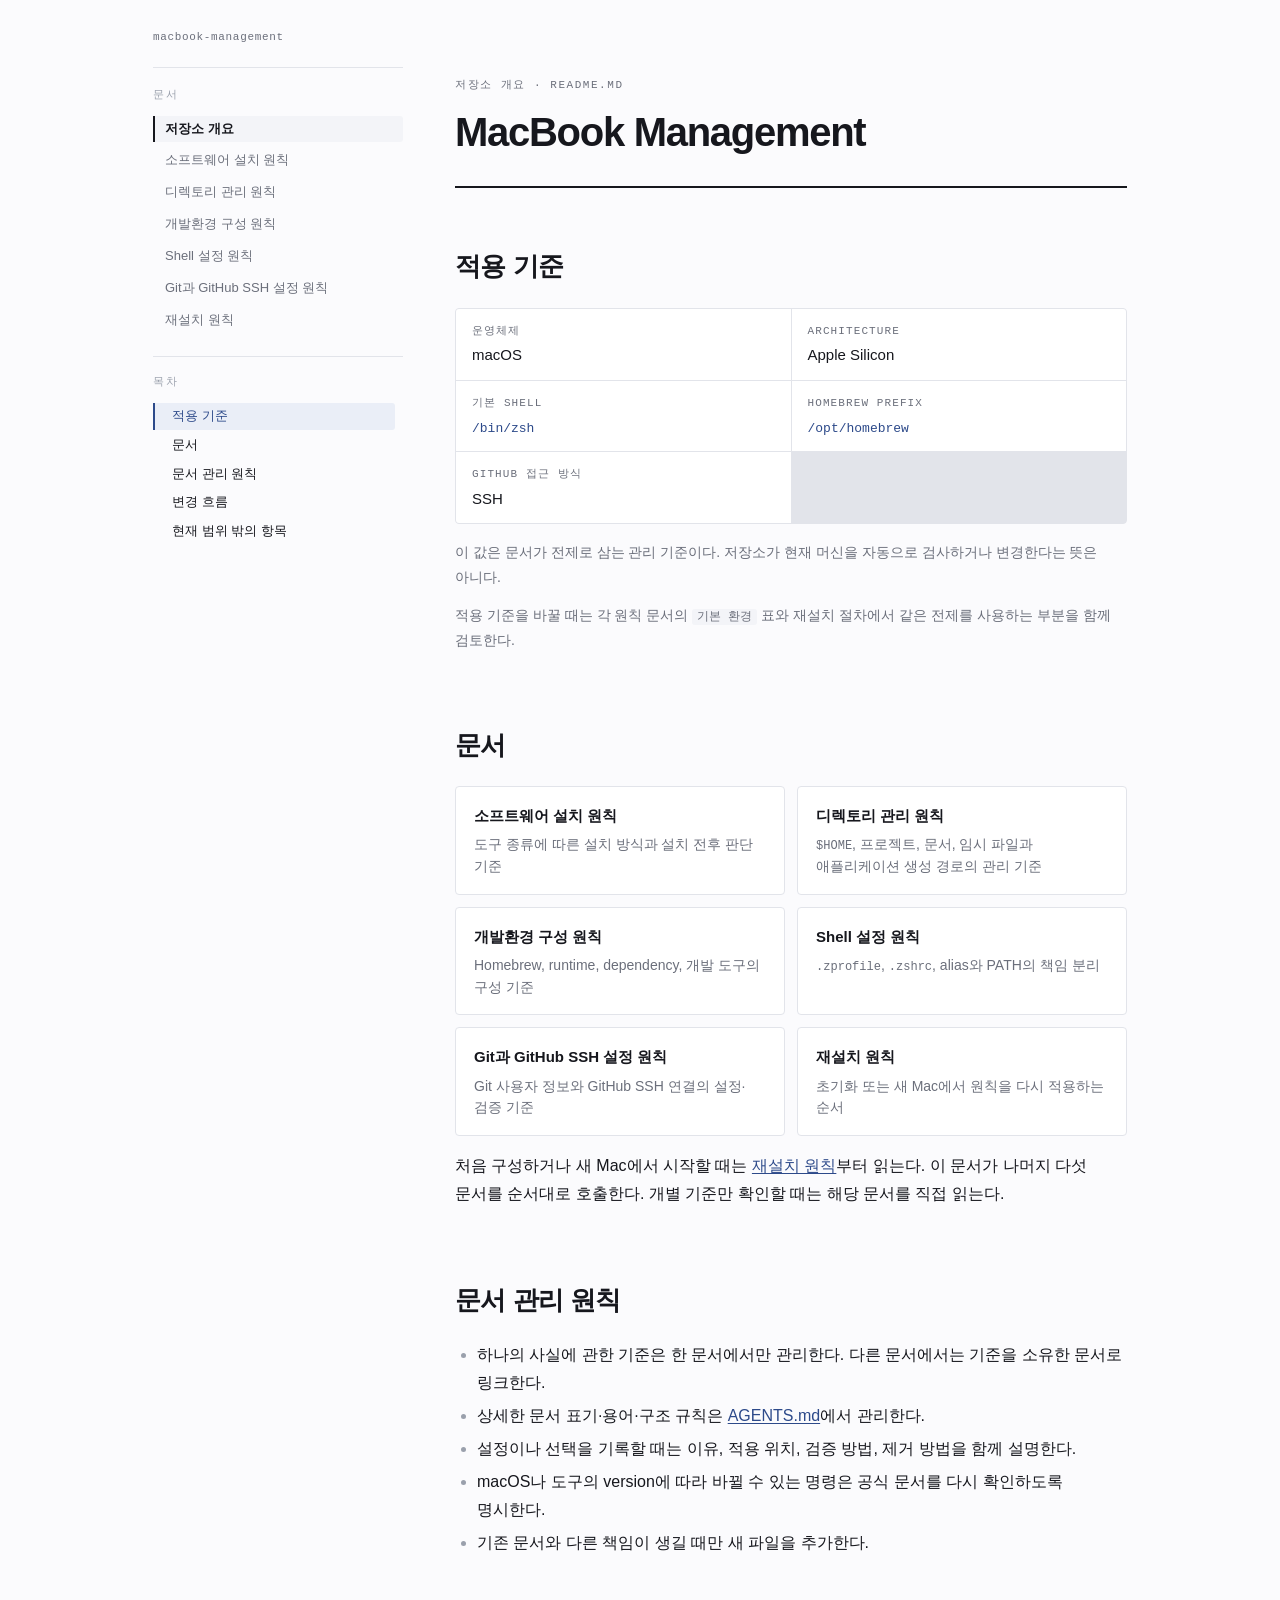
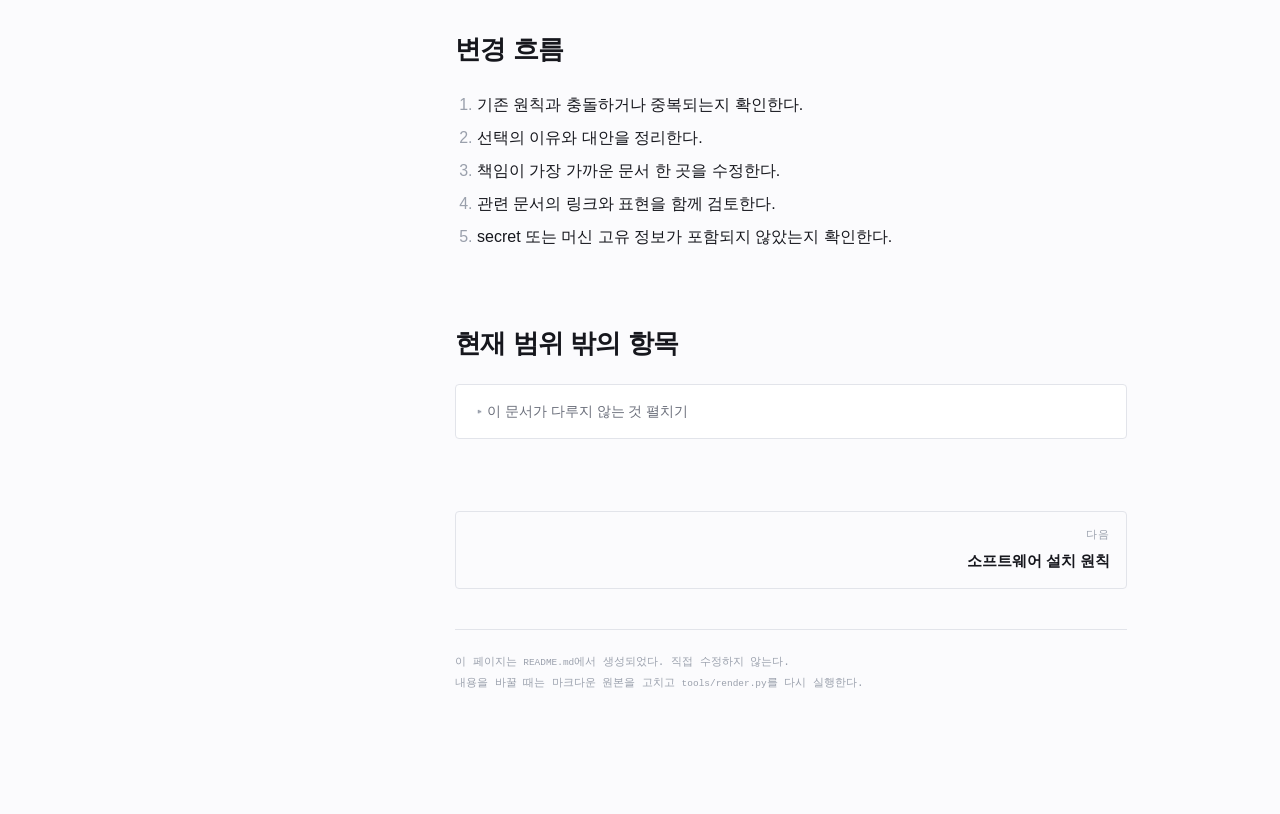
==== docs/index.html @ 708fa5e2 "feat: render principle documents as a static HTML site 마크다운 정본에서 HTML을 생성하는 script와 생성물을 추가한다. 표준 라이" ====
<!doctype html>
<html lang="ko"><head>
<meta charset="utf-8">
<meta name="viewport" content="width=device-width, initial-scale=1">
<title>MacBook Management · macbook-management</title>
<link rel="stylesheet" href="assets/style.css">
</head><body>
<a class="skip" href="#main">본문으로</a>
<div class="shell">
<aside class="side">
  <a class="home" href="index.html">macbook-management</a>
  <nav class="docnav"><div class="toc-h">문서</div><ul><li><a href="index.html" class="cur" aria-current="page">저장소 개요</a></li><li><a href="software-installation.html">소프트웨어 설치 원칙</a></li><li><a href="directory-management.html">디렉토리 관리 원칙</a></li><li><a href="development-environment.html">개발환경 구성 원칙</a></li><li><a href="shell-configuration.html">Shell 설정 원칙</a></li><li><a href="git-and-ssh.html">Git과 GitHub SSH 설정 원칙</a></li><li><a href="reinstallation.html">재설치 원칙</a></li></ul></nav>
  <nav class="toc"><div class="toc-h">목차</div><ul><li><a class="l2" href="#적용-기준"><span class="n"></span>적용 기준</a></li><li><a class="l2" href="#문서"><span class="n"></span>문서</a></li><li><a class="l2" href="#문서-관리-원칙"><span class="n"></span>문서 관리 원칙</a></li><li><a class="l2" href="#변경-흐름"><span class="n"></span>변경 흐름</a></li><li><a class="l2" href="#현재-범위-밖의-항목"><span class="n"></span>현재 범위 밖의 항목</a></li></ul></nav>
</aside>
<main id="main">
<header>
  <div class="eyebrow">저장소 개요 · README.md</div>
  <h1>MacBook Management</h1>
  
</header>

<section class="s-env" id="적용-기준"><h2>적용 기준</h2><dl class="specs"><div class="spec"><dt>운영체제</dt><dd>macOS</dd></div><div class="spec"><dt>architecture</dt><dd>Apple Silicon</dd></div><div class="spec"><dt>기본 shell</dt><dd><code>/bin/zsh</code></dd></div><div class="spec"><dt>Homebrew prefix</dt><dd><code>/opt/homebrew</code></dd></div><div class="spec"><dt>GitHub 접근 방식</dt><dd>SSH</dd></div></dl>
<p class="note">이 값은 문서가 전제로 삼는 관리 기준이다. 저장소가 현재 머신을 자동으로 검사하거나 변경한다는 뜻은 아니다.</p>
<p class="note">적용 기준을 바꿀 때는 각 원칙 문서의 <code>기본 환경</code> 표와 재설치 절차에서 같은 전제를 사용하는 부분을 함께 검토한다.</p></section>
<section class="s-doclist" id="문서"><h2>문서</h2><div class="doc-cards"><a class="doc-card" href="software-installation.html"><b>소프트웨어 설치 원칙</b><span>도구 종류에 따른 설치 방식과 설치 전후 판단 기준</span></a><a class="doc-card" href="directory-management.html"><b>디렉토리 관리 원칙</b><span><code>$HOME</code>, 프로젝트, 문서, 임시 파일과 애플리케이션 생성 경로의 관리 기준</span></a><a class="doc-card" href="development-environment.html"><b>개발환경 구성 원칙</b><span>Homebrew, runtime, dependency, 개발 도구의 구성 기준</span></a><a class="doc-card" href="shell-configuration.html"><b>Shell 설정 원칙</b><span><code>.zprofile</code>, <code>.zshrc</code>, alias와 PATH의 책임 분리</span></a><a class="doc-card" href="git-and-ssh.html"><b>Git과 GitHub SSH 설정 원칙</b><span>Git 사용자 정보와 GitHub SSH 연결의 설정·검증 기준</span></a><a class="doc-card" href="reinstallation.html"><b>재설치 원칙</b><span>초기화 또는 새 Mac에서 원칙을 다시 적용하는 순서</span></a></div>
<p>처음 구성하거나 새 Mac에서 시작할 때는 <a href="reinstallation.html">재설치 원칙</a>부터 읽는다. 이 문서가 나머지 다섯 문서를 순서대로 호출한다. 개별 기준만 확인할 때는 해당 문서를 직접 읽는다.</p></section>
<section class="s-other" id="문서-관리-원칙"><h2>문서 관리 원칙</h2><ul><li>하나의 사실에 관한 기준은 한 문서에서만 관리한다. 다른 문서에서는 기준을 소유한 문서로 링크한다.</li><li>상세한 문서 표기·용어·구조 규칙은 <a href="AGENTS.html">AGENTS.md</a>에서 관리한다.</li><li>설정이나 선택을 기록할 때는 이유, 적용 위치, 검증 방법, 제거 방법을 함께 설명한다.</li><li>macOS나 도구의 version에 따라 바뀔 수 있는 명령은 공식 문서를 다시 확인하도록 명시한다.</li><li>기존 문서와 다른 책임이 생길 때만 새 파일을 추가한다.</li></ul></section>
<section class="s-other" id="변경-흐름"><h2>변경 흐름</h2><ol><li>기존 원칙과 충돌하거나 중복되는지 확인한다.</li><li>선택의 이유와 대안을 정리한다.</li><li>책임이 가장 가까운 문서 한 곳을 수정한다.</li><li>관련 문서의 링크와 표현을 함께 검토한다.</li><li>secret 또는 머신 고유 정보가 포함되지 않았는지 확인한다.</li></ol></section>
<section class="s-scope" id="현재-범위-밖의-항목"><h2>현재 범위 밖의 항목</h2><details><summary>이 문서가 다루지 않는 것 펼치기</summary><ul class="scope"><li><b>현재 머신의 설치 애플리케이션 및 CLI 목록</b><span>이 저장소는 원칙만 관리하고 머신의 현재 상태는 관리하지 않는다.</span></li><li><b>실제 dotfiles 원본과 머신별 override</b><span>문서는 배치와 책임만 설명하고 실제 설정 파일은 관리하지 않는다.</span></li><li><b>password, token, SSH key, 인증서 private key</b><span>개인 계정 정보와 secret은 관리 대상이 아니다.</span></li><li><b>package 설치·삭제 또는 시스템 설정을 실행하는 자동화</b><span>저장소가 현재 머신을 자동으로 변경하지 않는다.</span></li><li><b>자동으로 <code>$HOME</code>에 설정 파일을 배포하는 bootstrap 기능</b><span>먼저 수동 절차와 안전 조건을 문서화하고 반복 필요가 확인될 때 별도 책임으로 검토한다.</span></li></ul>
<p>설정 예시나 script를 반복해서 사용할 필요가 생길 때만 별도 디렉토리를 추가한다. 먼저 수동 절차와 안전 조건을 문서화한다.</p></details></section>
<nav class="pager"><a class="pg next" href="software-installation.html"><span>다음</span>소프트웨어 설치 원칙</a></nav>
<footer>
  이 페이지는 <code>README.md</code>에서 생성되었다. 직접 수정하지 않는다.<br>
  내용을 바꿀 때는 마크다운 원본을 고치고 <code>tools/render.py</code>를 다시 실행한다.
</footer>
</main>
</div>
<script src="assets/page.js"></script>
</body></html>
---- docs/assets/style.css ----
:root {
  --bg: #FBFBFD; --surface: #FFFFFF; --sunk: #F3F4F8;
  --ink: #16171D; --muted: #6B6F7B; --faint: #9AA0AC;
  --rule: #E2E4EA; --rule-soft: #EDEFF3;
  --accent: #2D4A8A; --accent-soft: #EAEEF7;
  --signal: #B4531A; --signal-soft: #FBF0E7;
  --ok: #2F6B4F; --ok-soft: #E8F2EC;
  --mono: ui-monospace, SFMono-Regular, "SF Mono", Menlo, Consolas, monospace;
  --sans: -apple-system, BlinkMacSystemFont, "Apple SD Gothic Neo", "Segoe UI", sans-serif;
}
@media (prefers-color-scheme: dark) {
  :root:not([data-theme="light"]) {
    --bg: #101116; --surface: #16181F; --sunk: #1B1D25;
    --ink: #E8E9ED; --muted: #8B8F9C; --faint: #666B77;
    --rule: #26282F; --rule-soft: #1D1F26;
    --accent: #7A9BE0; --accent-soft: #1A2233;
    --signal: #E08A4A; --signal-soft: #2A1F16;
    --ok: #6FBF95; --ok-soft: #142218;
  }
}
* { box-sizing: border-box; }
body {
  background: var(--bg); color: var(--ink); font-family: var(--sans);
  font-size: 16px; line-height: 1.75; margin: 0;
  -webkit-font-smoothing: antialiased;
  /* 한글은 어절 단위로 끊는다. 넘치는 영문·경로만 예외로 쪼갠다. */
  word-break: keep-all; overflow-wrap: break-word;
}
pre { word-break: normal; overflow-wrap: normal; }
p code, li code, td code, dd code, h3 code, h4 code { overflow-wrap: anywhere; }
a { color: var(--accent); text-decoration-thickness: 1px; text-underline-offset: 2px; }
code { font-family: var(--mono); font-size: 0.86em; }
p code, li code, td code, dd code {
  background: var(--sunk); padding: 1px 5px; border-radius: 3px;
}
.skip { position: absolute; left: -9999px; }
.skip:focus { left: 12px; top: 12px; background: var(--surface); padding: 8px 12px; z-index: 10; }

/* ---------------------------------------------------------------- 레이아웃 */
.shell { display: grid; grid-template-columns: 250px minmax(0, 1fr); gap: 52px;
         max-width: 1030px; margin: 0 auto; padding: 0 28px; }
main { min-width: 0; max-width: 700px; padding-bottom: 120px; }

/* -------------------------------------------------------------------- 목차 */
.side { position: sticky; top: 0; align-self: start; height: 100vh;
        display: flex; flex-direction: column; padding: 28px 0 24px; }
.home { font-family: var(--mono); font-size: 11px; letter-spacing: 0.06em;
        color: var(--muted); text-decoration: none; padding-bottom: 20px;
        border-bottom: 1px solid var(--rule); margin-bottom: 18px; }
.home:hover { color: var(--accent); }
.docnav { flex: none; padding-bottom: 18px; margin-bottom: 16px;
          border-bottom: 1px solid var(--rule); }
.docnav ul { list-style: none; margin: 0; padding: 0; }
.docnav a { display: block; text-decoration: none; color: var(--muted);
            font-size: 13px; line-height: 1.45; padding: 4px 10px;
            border-left: 2px solid transparent; border-radius: 0 3px 3px 0; }
.docnav a:hover { color: var(--ink); background: var(--sunk); }
.docnav a.cur { color: var(--ink); font-weight: 620;
                border-left-color: var(--ink); background: var(--sunk); }
.toc { overflow-y: auto; padding-right: 8px; }
.toc-h { font-family: var(--mono); font-size: 11px; letter-spacing: 0.14em;
         text-transform: uppercase; color: var(--faint); margin-bottom: 10px; }
.toc ul { list-style: none; margin: 0; padding: 0; }
.toc > ul > li { margin-bottom: 2px; }
.toc a { display: block; text-decoration: none; color: var(--muted);
         font-size: 13px; line-height: 1.45; padding: 4px 10px;
         border-left: 2px solid transparent; border-radius: 0 3px 3px 0; }
.toc a:hover { color: var(--ink); background: var(--sunk); }
.toc a.l2 { color: var(--ink); font-weight: 560; }
.toc a .n { font-family: var(--mono); font-size: 11px; color: var(--faint);
            margin-right: 7px; font-variant-numeric: tabular-nums; }
.toc ul ul { margin: 1px 0 6px; }
.toc > ul > li > ul { display: none; }
.toc > ul > li.open > ul { display: block; }
.toc ul ul a { padding-left: 26px; color: var(--faint); }
.toc ul ul ul a { padding-left: 38px; }
.toc ul ul ul { margin: 0 0 4px; }
.toc a.here { color: var(--accent); border-left-color: var(--accent);
              background: var(--accent-soft); }
.toc a.here .n { color: var(--accent); }

/* ------------------------------------------------------------------ 머리말 */
header { padding: 76px 0 30px; border-bottom: 2px solid var(--ink);
         display: flex; flex-direction: column; gap: 13px; }
.eyebrow { font-family: var(--mono); font-size: 11px; letter-spacing: 0.14em;
           text-transform: uppercase; color: var(--muted); }
h1 { font-size: clamp(28px, 5vw, 40px); font-weight: 700;
     letter-spacing: -0.032em; line-height: 1.2; margin: 0; text-wrap: balance; }
.standfirst { font-size: 17px; color: var(--muted); max-width: 60ch; margin: 0; }

/* -------------------------------------------------------------------- 본문 */
section { padding-top: 56px; scroll-margin-top: 20px; }
section > .eyebrow { color: var(--faint); margin-bottom: 4px; }
h2 { font-size: 26px; font-weight: 660; letter-spacing: -0.022em;
     margin: 0 0 18px; text-wrap: balance; }
h2 .n, h3 .n { font-family: var(--mono); color: var(--faint);
               font-variant-numeric: tabular-nums; font-weight: 500; }
h2 .n { font-size: 15px; margin-right: 11px; }
h3 { font-size: 17px; font-weight: 640; margin: 0 0 8px; letter-spacing: -0.012em; }
h3 .n { font-size: 13px; margin-right: 9px; color: var(--accent); }
.sub { padding-top: 26px; }
.sub h3 { scroll-margin-top: 20px; }
p { margin: 0 0 14px; }
ul, ol { margin: 0 0 14px; padding-left: 22px; }
li { margin-bottom: 5px; }
li::marker { color: var(--faint); }

/* --------------------------------------------------------- 기본 환경: 카드 */
.specs { display: grid; grid-template-columns: repeat(auto-fill, minmax(230px, 1fr));
         gap: 1px; background: var(--rule); border: 1px solid var(--rule);
         border-radius: 4px; overflow: hidden; margin: 0 0 16px; }
.spec { background: var(--surface); padding: 13px 16px; }
.spec dt { font-family: var(--mono); font-size: 11px; letter-spacing: 0.1em;
           text-transform: uppercase; color: var(--muted); margin-bottom: 3px; }
.spec dd { margin: 0; font-size: 15px; line-height: 1.5; }
.spec dd code { background: none; padding: 0; color: var(--accent); font-size: 13px; }

/* ------------------------------------------------------------------ 코드블록 */
.map { background: var(--surface); border: 1px solid var(--rule);
       border-radius: 4px; overflow-x: auto; margin: 0 0 16px; }
.map pre { font-family: var(--mono); font-size: 13px; line-height: 1.9;
           margin: 0; padding: 18px; white-space: pre; }
.cmd, .snip { position: relative; background: var(--sunk);
       border: 1px solid var(--rule); border-radius: 4px; margin: 0 0 16px; }
.snip { background: var(--surface); border-left: 3px solid var(--accent); }
.lang { position: absolute; left: 14px; top: 9px;
        font-family: var(--mono); font-size: 11px; letter-spacing: 0.1em;
        color: var(--faint); text-transform: uppercase; }
.snip .lang { left: 15px; color: var(--accent); }
.cmd pre, .snip pre { font-family: var(--mono); font-size: 13px; line-height: 1.75;
           margin: 0; padding: 30px 16px 16px; overflow-x: auto; }
/* 한 줄짜리 출력·패턴은 박스 대신 축약 표기 */
p.oneline { margin: -2px 0 16px; }
p.oneline code { font-size: 13px; background: var(--sunk); color: var(--ink);
                 border: 1px solid var(--rule-soft); border-radius: 3px;
                 padding: 4px 10px; display: inline-block; }
.copy { position: absolute; right: 8px; top: 6px; font-family: var(--mono);
        font-size: 11px; color: var(--muted); background: var(--surface);
        border: 1px solid var(--rule); border-radius: 3px; padding: 3px 9px;
        cursor: pointer; opacity: 0; transition: opacity .12s; }
.cmd:hover .copy, .snip:hover .copy, .copy:focus { opacity: 1; }
.copy.done { color: var(--ok); border-color: var(--ok); }
@media (hover: none) { .copy { opacity: 1; } }

/* ---------------------------------------------------------------------- 표 */
.table-scroll { overflow-x: auto; border: 1px solid var(--rule);
                border-radius: 4px; margin: 0 0 16px; }
table { border-collapse: collapse; width: 100%; font-size: 15px; min-width: 460px; }
thead th { text-align: left; font-family: var(--mono); font-size: 11px;
           letter-spacing: 0.1em; text-transform: uppercase; color: var(--muted);
           font-weight: 600; padding: 11px 15px; background: var(--rule-soft);
           border-bottom: 1px solid var(--rule); white-space: nowrap; }
tbody td { padding: 10px 15px; border-bottom: 1px solid var(--rule-soft);
           vertical-align: baseline; }
tbody tr:last-child td { border-bottom: none; }
tbody td:first-child code { color: var(--accent); }

/* ------------------------------------------------------------- 구성 원칙 */
.s-principles .rule { display: grid; grid-template-columns: 52px minmax(0, 1fr);
  gap: 16px; padding: 22px 0; border-bottom: 1px solid var(--rule-soft);
  scroll-margin-top: 20px; }
.s-principles .rule:last-child { border-bottom: none; }
.rule-n { font-family: var(--mono); font-size: 13px; color: var(--accent);
          font-variant-numeric: tabular-nums; font-weight: 600; padding-top: 3px; }
.rule-b > :last-child { margin-bottom: 0; }
.rule-b p, .rule-b ul, .rule-b ol { color: var(--muted); }

/* ---------------------------------------------------------------- 검증 */
ul.check { list-style: none; padding-left: 0; }
ul.check li { position: relative; padding-left: 26px; }
ul.check li::before { content: ""; position: absolute; left: 3px; top: 9px;
                      width: 11px; height: 11px; border: 1.5px solid var(--faint);
                      border-radius: 2px; }

/* ----------------------------------------------------------- 범위 밖 항목 */
.s-scope details { background: var(--surface); border: 1px solid var(--rule);
                   border-radius: 4px; padding: 0 20px; }
details > summary { cursor: pointer; padding: 14px 0; list-style: none;
                    font-size: 14px; color: var(--muted); }
details > summary::-webkit-details-marker { display: none; }
details > summary::before { content: "▸ "; color: var(--faint); }
details[open] > summary::before { content: "▾ "; }
details[open] > summary { border-bottom: 1px solid var(--rule-soft); margin-bottom: 14px; }
ul.scope { list-style: none; padding: 0 0 16px; max-width: none; }
ul.scope li { display: grid; grid-template-columns: minmax(0, 1fr) minmax(0, 1.4fr);
              gap: 18px; padding: 9px 0; border-bottom: 1px solid var(--rule-soft); }
ul.scope li:last-child { border-bottom: none; }
ul.scope b { font-weight: 600; font-size: 15px; }
ul.scope span { color: var(--muted); font-size: 14px; }

/* ------------------------------------------------------- 끌어올린 핵심 요약 */
.lifted { padding-top: 40px; }
.lifted section { padding-top: 0; background: var(--surface);
                  border: 1px solid var(--rule); border-left: 3px solid var(--accent);
                  border-radius: 4px; padding: 22px 24px 8px; }
.lifted h2 { margin-bottom: 14px; }
.lifted h2 .n { display: none; }
.lifted .map { background: var(--sunk); border-color: var(--rule-soft); }
.lifted .rules-fold { margin-top: 4px; }
.lifted ul { columns: 2; column-gap: 32px;
             list-style: none; padding: 0; font-size: 14px; }
.lifted ul li { break-inside: avoid; margin-bottom: 6px; }
.lifted ul li a { text-decoration: none; }
.lifted ul li a:hover { text-decoration: underline; }

.pager { display: grid; grid-template-columns: repeat(auto-fit, minmax(200px, 1fr));
         gap: 12px; margin-top: 72px; }
.pg { display: flex; flex-direction: column; gap: 3px; text-decoration: none;
      border: 1px solid var(--rule); border-radius: 4px; padding: 14px 16px;
      color: var(--ink); font-size: 15px; font-weight: 620;
      transition: border-color .12s; }
.pg:hover { border-color: var(--accent); }
.pg span { font-family: var(--mono); font-size: 11px; letter-spacing: 0.1em;
           text-transform: uppercase; color: var(--faint); font-weight: 400; }
.pg.next { text-align: right; }

footer { margin-top: 40px; padding-top: 22px; border-top: 1px solid var(--rule);
         color: var(--faint); font-size: 11px; font-family: var(--mono);
         line-height: 1.9; }

/* ------------------------------------------------------------------ 반응형 */
/* 18: 좁은 화면에서 표는 가로 스크롤 대신 행 단위 카드로 접는다 */
@media (max-width: 640px) {
  .table-scroll { border: none; border-radius: 0; overflow-x: visible; }
  table { min-width: 0; }
  thead { position: absolute; width: 1px; height: 1px; overflow: hidden; clip: rect(0 0 0 0); }
  tbody tr { display: block; border: 1px solid var(--rule); border-radius: 4px;
             padding: 12px 15px; margin-bottom: 10px; background: var(--surface); }
  tbody tr:last-child { margin-bottom: 0; }
  tbody td { display: grid; grid-template-columns: 84px minmax(0, 1fr); gap: 12px;
             border: none; padding: 4px 0; }
  tbody td::before { content: attr(data-label); font-family: var(--mono); font-size: 11px;
                     letter-spacing: 0.08em; text-transform: uppercase; color: var(--muted);
                     padding-top: 4px; }
  tbody td:empty { display: none; }
}

@media (max-width: 900px) {
  .shell { grid-template-columns: minmax(0, 1fr); gap: 0; padding: 0 20px; }
  .side { position: static; height: auto; border-bottom: 1px solid var(--rule);
          padding-bottom: 16px; }
  .toc { max-height: 240px; }
  .home { padding-bottom: 14px; margin-bottom: 12px; }
  header { padding-top: 40px; }
  ul.scope li { grid-template-columns: minmax(0, 1fr); gap: 2px; }
  .lifted ul { columns: 1; }
}
@media print {
  .side, .copy { display: none; }
  .shell { display: block; max-width: none; }
  .s-scope details { border: none; }
}

/* ------------------------------------------------------------ H4 소제목 */
h4 { font-size: 15px; font-weight: 640; margin: 24px 0 7px;
     scroll-margin-top: 20px; color: var(--ink); }
h4 .n { font-family: var(--mono); font-size: 13px; color: var(--accent);
        margin-right: 8px; font-variant-numeric: tabular-nums; }
.rule-b h4 { margin-top: 16px; }

/* -------------------------------------------------------- README 허브 카드 */
.doc-cards { display: grid; grid-template-columns: repeat(auto-fill, minmax(268px, 1fr));
             gap: 12px; margin: 0 0 16px; }
.doc-card { display: flex; flex-direction: column; gap: 5px; text-decoration: none;
            background: var(--surface); border: 1px solid var(--rule);
            border-radius: 4px; padding: 16px 18px; transition: border-color .12s; }
.doc-card:hover { border-color: var(--accent); }
.doc-card b { font-size: 15px; font-weight: 640; color: var(--ink); }
.doc-card span { font-size: 14px; color: var(--muted); line-height: 1.55; }

/* 환경 전제 카드 뒤에 붙는 보조 설명 */
p.note { color: var(--muted); font-size: 14px; }

/* 목차 안의 code는 배경 없이 서체만 구분한다 */
.toc code, .docnav code { background: none; padding: 0; font-size: 0.95em; }
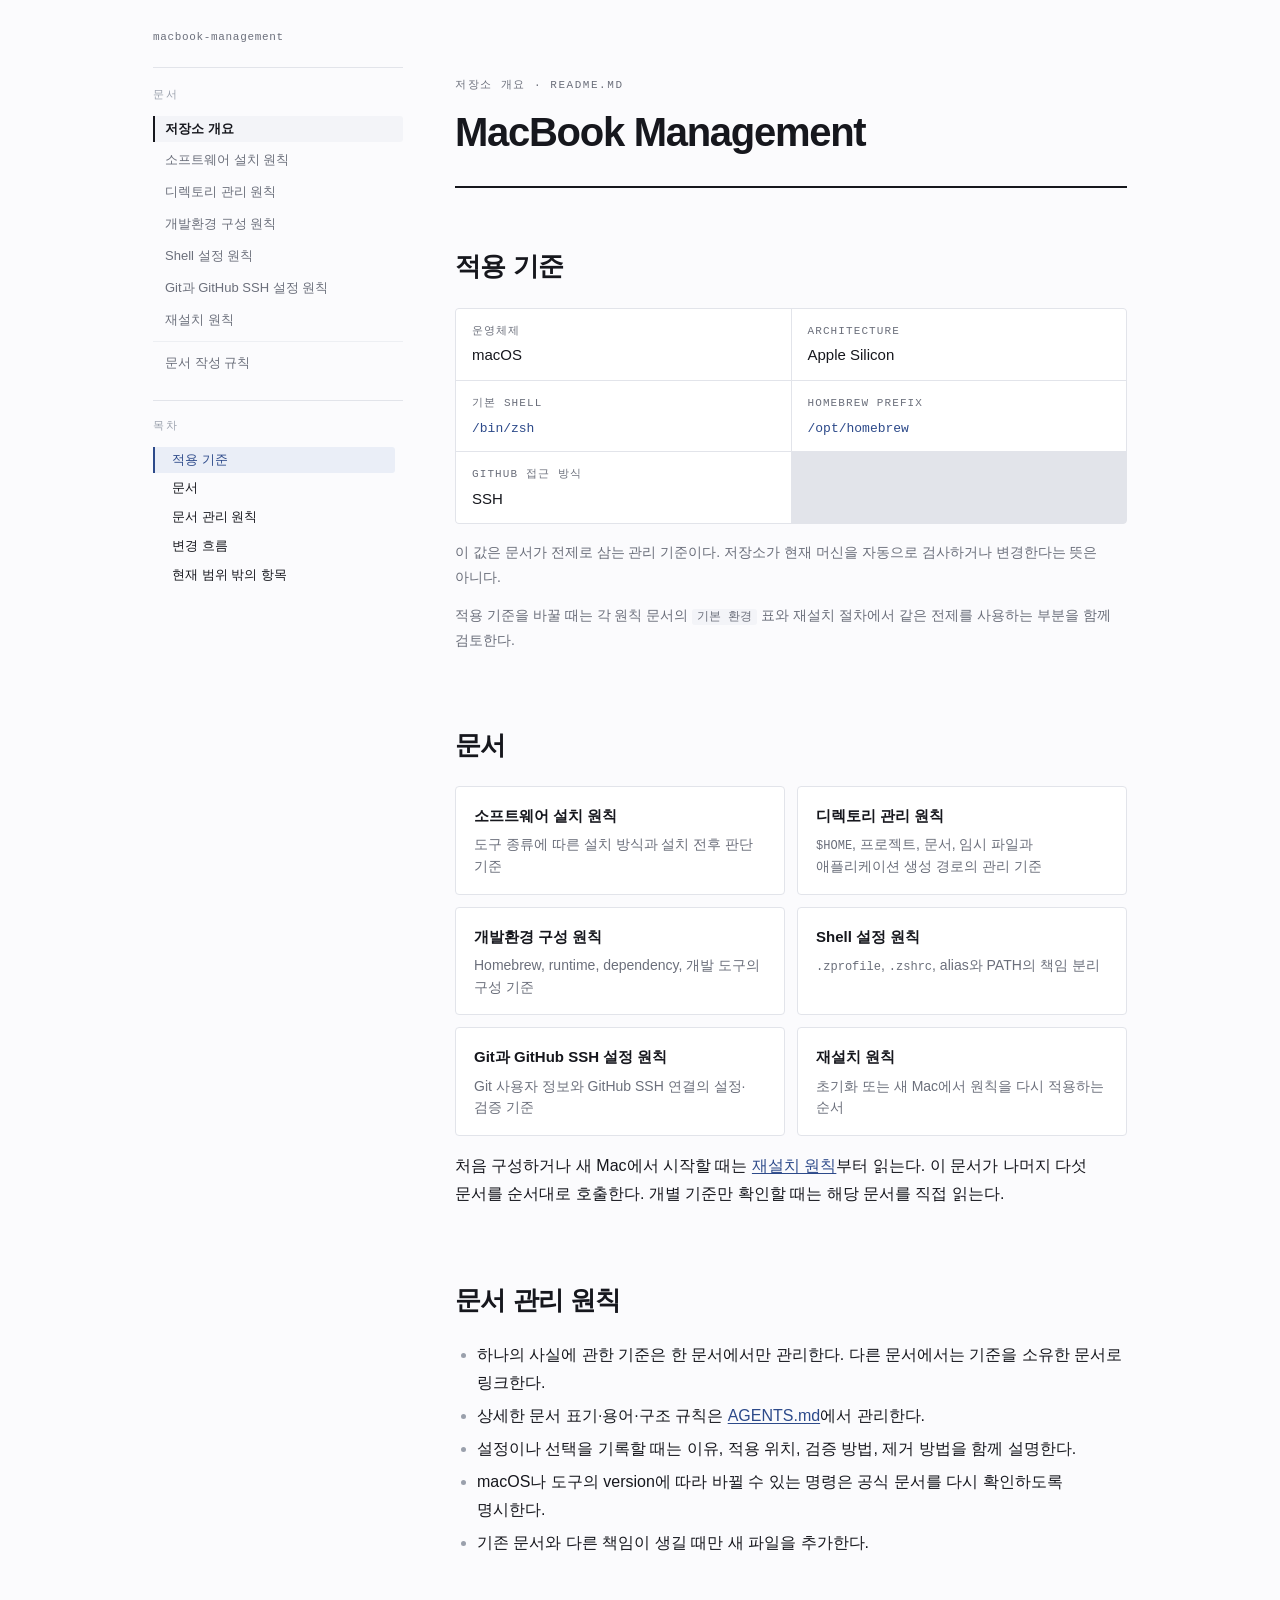
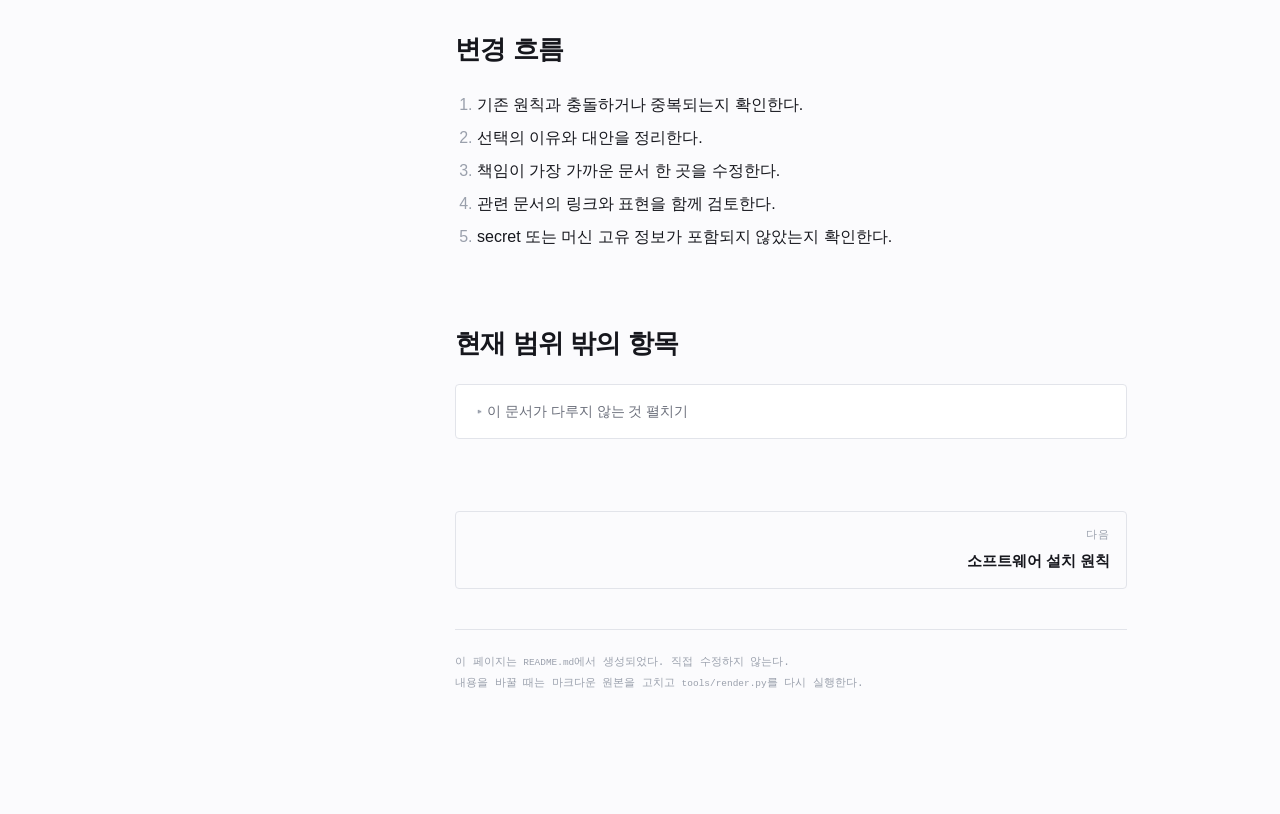
==== commit 48640048: "fix: render AGENTS.md so the README link resolves on the site README가 AGENTS.md를 링크하는데 렌더링 대상이 아니어서 " ====
--- a/docs/index.html
+++ b/docs/index.html
@@ -9,7 +9,7 @@
 <div class="shell">
 <aside class="side">
   <a class="home" href="index.html">macbook-management</a>
-  <nav class="docnav"><div class="toc-h">문서</div><ul><li><a href="index.html" class="cur" aria-current="page">저장소 개요</a></li><li><a href="software-installation.html">소프트웨어 설치 원칙</a></li><li><a href="directory-management.html">디렉토리 관리 원칙</a></li><li><a href="development-environment.html">개발환경 구성 원칙</a></li><li><a href="shell-configuration.html">Shell 설정 원칙</a></li><li><a href="git-and-ssh.html">Git과 GitHub SSH 설정 원칙</a></li><li><a href="reinstallation.html">재설치 원칙</a></li></ul></nav>
+  <nav class="docnav"><div class="toc-h">문서</div><ul><li><a href="index.html" class="cur" aria-current="page">저장소 개요</a></li><li><a href="software-installation.html">소프트웨어 설치 원칙</a></li><li><a href="directory-management.html">디렉토리 관리 원칙</a></li><li><a href="development-environment.html">개발환경 구성 원칙</a></li><li><a href="shell-configuration.html">Shell 설정 원칙</a></li><li><a href="git-and-ssh.html">Git과 GitHub SSH 설정 원칙</a></li><li><a href="reinstallation.html">재설치 원칙</a></li><li class="meta"><a href="AGENTS.html">문서 작성 규칙</a></li></ul></nav>
   <nav class="toc"><div class="toc-h">목차</div><ul><li><a class="l2" href="#적용-기준"><span class="n"></span>적용 기준</a></li><li><a class="l2" href="#문서"><span class="n"></span>문서</a></li><li><a class="l2" href="#문서-관리-원칙"><span class="n"></span>문서 관리 원칙</a></li><li><a class="l2" href="#변경-흐름"><span class="n"></span>변경 흐름</a></li><li><a class="l2" href="#현재-범위-밖의-항목"><span class="n"></span>현재 범위 밖의 항목</a></li></ul></nav>
 </aside>
 <main id="main">
--- a/docs/assets/style.css
+++ b/docs/assets/style.css
@@ -273,3 +273,6 @@
 
 /* 목차 안의 code는 배경 없이 서체만 구분한다 */
 .toc code, .docnav code { background: none; padding: 0; font-size: 0.95em; }
+
+/* 원칙 문서와 저장소 규칙 문서를 목록에서 구분한다 */
+.docnav li.meta { margin-top: 8px; padding-top: 8px; border-top: 1px solid var(--rule-soft); }
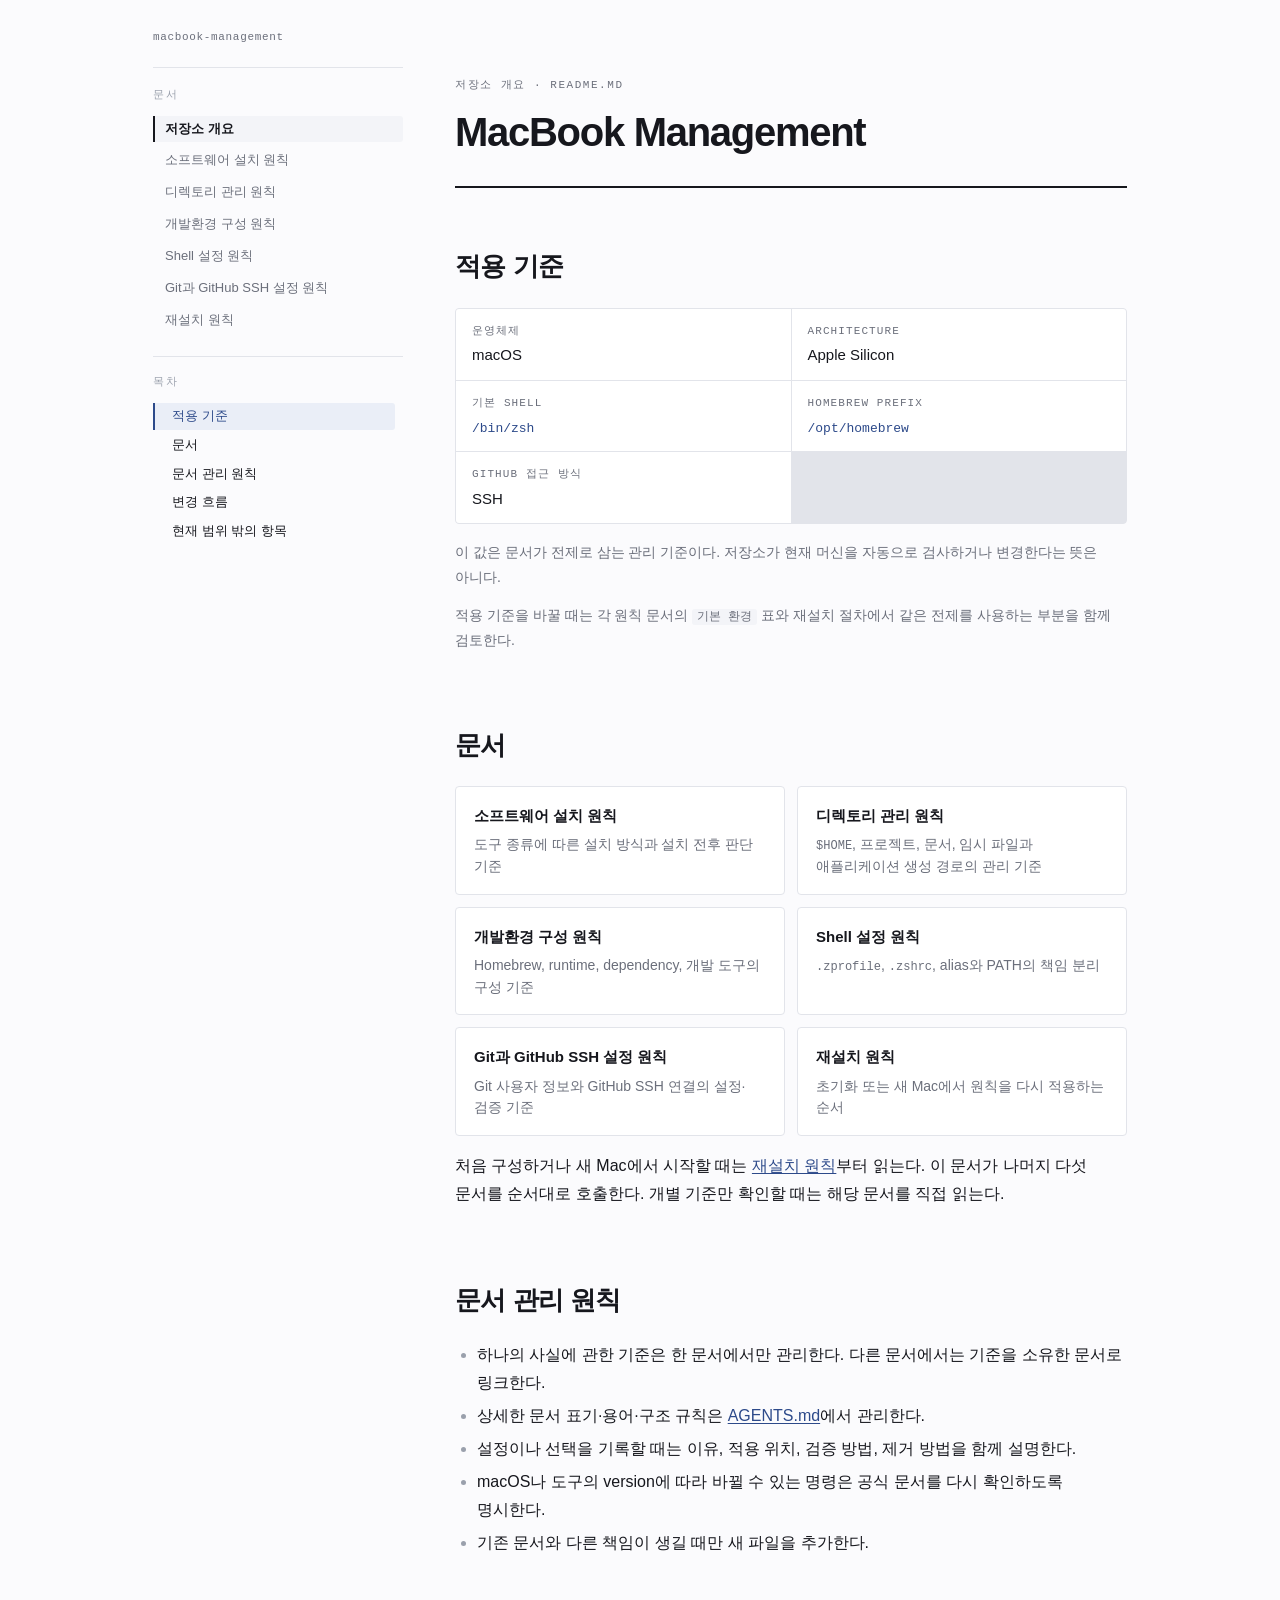
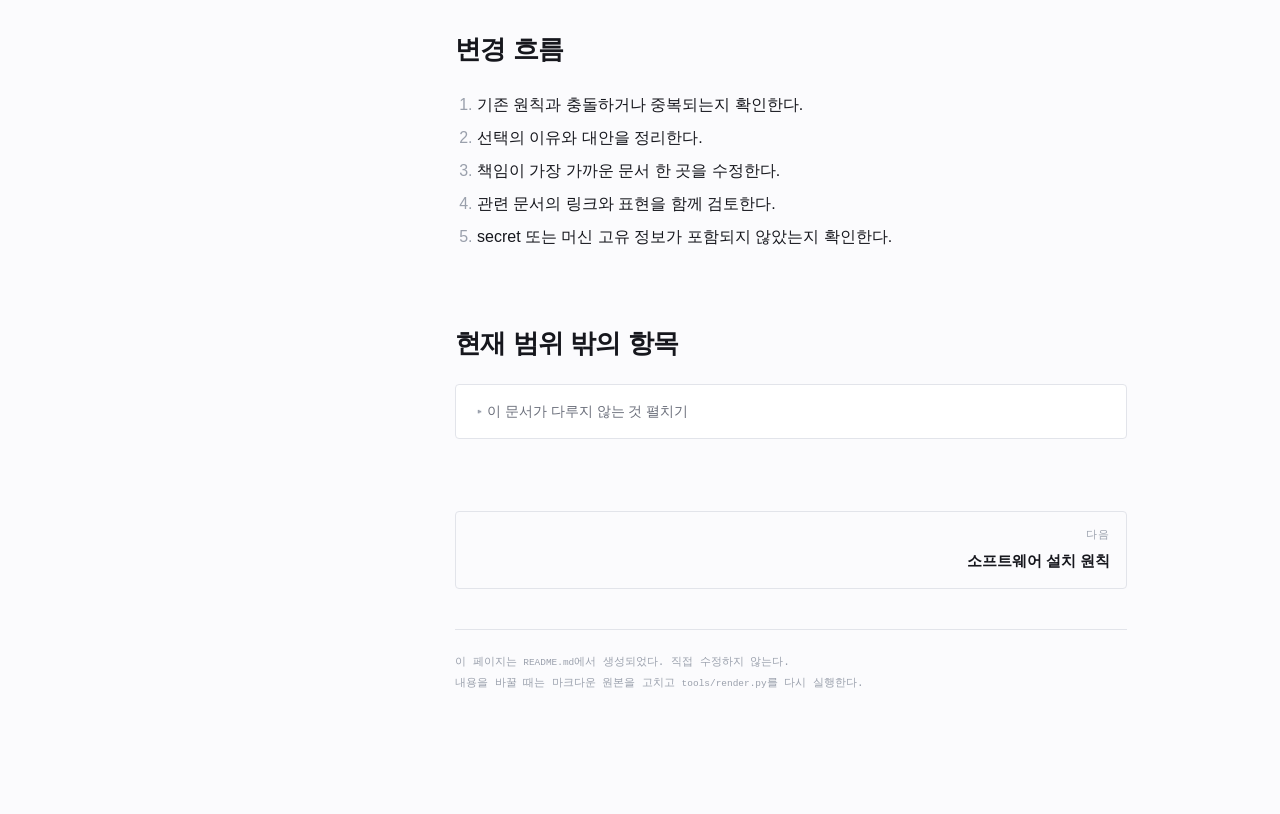
==== commit ee42d270: "fix: keep AGENTS.md off the site and link to the repository source AGENTS.md는 agent용 지침이라 사이트에 실을 문서" ====
--- a/docs/index.html
+++ b/docs/index.html
@@ -9,7 +9,7 @@
 <div class="shell">
 <aside class="side">
   <a class="home" href="index.html">macbook-management</a>
-  <nav class="docnav"><div class="toc-h">문서</div><ul><li><a href="index.html" class="cur" aria-current="page">저장소 개요</a></li><li><a href="software-installation.html">소프트웨어 설치 원칙</a></li><li><a href="directory-management.html">디렉토리 관리 원칙</a></li><li><a href="development-environment.html">개발환경 구성 원칙</a></li><li><a href="shell-configuration.html">Shell 설정 원칙</a></li><li><a href="git-and-ssh.html">Git과 GitHub SSH 설정 원칙</a></li><li><a href="reinstallation.html">재설치 원칙</a></li><li class="meta"><a href="AGENTS.html">문서 작성 규칙</a></li></ul></nav>
+  <nav class="docnav"><div class="toc-h">문서</div><ul><li><a href="index.html" class="cur" aria-current="page">저장소 개요</a></li><li><a href="software-installation.html">소프트웨어 설치 원칙</a></li><li><a href="directory-management.html">디렉토리 관리 원칙</a></li><li><a href="development-environment.html">개발환경 구성 원칙</a></li><li><a href="shell-configuration.html">Shell 설정 원칙</a></li><li><a href="git-and-ssh.html">Git과 GitHub SSH 설정 원칙</a></li><li><a href="reinstallation.html">재설치 원칙</a></li></ul></nav>
   <nav class="toc"><div class="toc-h">목차</div><ul><li><a class="l2" href="#적용-기준"><span class="n"></span>적용 기준</a></li><li><a class="l2" href="#문서"><span class="n"></span>문서</a></li><li><a class="l2" href="#문서-관리-원칙"><span class="n"></span>문서 관리 원칙</a></li><li><a class="l2" href="#변경-흐름"><span class="n"></span>변경 흐름</a></li><li><a class="l2" href="#현재-범위-밖의-항목"><span class="n"></span>현재 범위 밖의 항목</a></li></ul></nav>
 </aside>
 <main id="main">
@@ -24,7 +24,7 @@
 <p class="note">적용 기준을 바꿀 때는 각 원칙 문서의 <code>기본 환경</code> 표와 재설치 절차에서 같은 전제를 사용하는 부분을 함께 검토한다.</p></section>
 <section class="s-doclist" id="문서"><h2>문서</h2><div class="doc-cards"><a class="doc-card" href="software-installation.html"><b>소프트웨어 설치 원칙</b><span>도구 종류에 따른 설치 방식과 설치 전후 판단 기준</span></a><a class="doc-card" href="directory-management.html"><b>디렉토리 관리 원칙</b><span><code>$HOME</code>, 프로젝트, 문서, 임시 파일과 애플리케이션 생성 경로의 관리 기준</span></a><a class="doc-card" href="development-environment.html"><b>개발환경 구성 원칙</b><span>Homebrew, runtime, dependency, 개발 도구의 구성 기준</span></a><a class="doc-card" href="shell-configuration.html"><b>Shell 설정 원칙</b><span><code>.zprofile</code>, <code>.zshrc</code>, alias와 PATH의 책임 분리</span></a><a class="doc-card" href="git-and-ssh.html"><b>Git과 GitHub SSH 설정 원칙</b><span>Git 사용자 정보와 GitHub SSH 연결의 설정·검증 기준</span></a><a class="doc-card" href="reinstallation.html"><b>재설치 원칙</b><span>초기화 또는 새 Mac에서 원칙을 다시 적용하는 순서</span></a></div>
 <p>처음 구성하거나 새 Mac에서 시작할 때는 <a href="reinstallation.html">재설치 원칙</a>부터 읽는다. 이 문서가 나머지 다섯 문서를 순서대로 호출한다. 개별 기준만 확인할 때는 해당 문서를 직접 읽는다.</p></section>
-<section class="s-other" id="문서-관리-원칙"><h2>문서 관리 원칙</h2><ul><li>하나의 사실에 관한 기준은 한 문서에서만 관리한다. 다른 문서에서는 기준을 소유한 문서로 링크한다.</li><li>상세한 문서 표기·용어·구조 규칙은 <a href="AGENTS.html">AGENTS.md</a>에서 관리한다.</li><li>설정이나 선택을 기록할 때는 이유, 적용 위치, 검증 방법, 제거 방법을 함께 설명한다.</li><li>macOS나 도구의 version에 따라 바뀔 수 있는 명령은 공식 문서를 다시 확인하도록 명시한다.</li><li>기존 문서와 다른 책임이 생길 때만 새 파일을 추가한다.</li></ul></section>
+<section class="s-other" id="문서-관리-원칙"><h2>문서 관리 원칙</h2><ul><li>하나의 사실에 관한 기준은 한 문서에서만 관리한다. 다른 문서에서는 기준을 소유한 문서로 링크한다.</li><li>상세한 문서 표기·용어·구조 규칙은 <a href="https://github.com/hyunmuam/macbook-management/blob/main/AGENTS.md">AGENTS.md</a>에서 관리한다.</li><li>설정이나 선택을 기록할 때는 이유, 적용 위치, 검증 방법, 제거 방법을 함께 설명한다.</li><li>macOS나 도구의 version에 따라 바뀔 수 있는 명령은 공식 문서를 다시 확인하도록 명시한다.</li><li>기존 문서와 다른 책임이 생길 때만 새 파일을 추가한다.</li></ul></section>
 <section class="s-other" id="변경-흐름"><h2>변경 흐름</h2><ol><li>기존 원칙과 충돌하거나 중복되는지 확인한다.</li><li>선택의 이유와 대안을 정리한다.</li><li>책임이 가장 가까운 문서 한 곳을 수정한다.</li><li>관련 문서의 링크와 표현을 함께 검토한다.</li><li>secret 또는 머신 고유 정보가 포함되지 않았는지 확인한다.</li></ol></section>
 <section class="s-scope" id="현재-범위-밖의-항목"><h2>현재 범위 밖의 항목</h2><details><summary>이 문서가 다루지 않는 것 펼치기</summary><ul class="scope"><li><b>현재 머신의 설치 애플리케이션 및 CLI 목록</b><span>이 저장소는 원칙만 관리하고 머신의 현재 상태는 관리하지 않는다.</span></li><li><b>실제 dotfiles 원본과 머신별 override</b><span>문서는 배치와 책임만 설명하고 실제 설정 파일은 관리하지 않는다.</span></li><li><b>password, token, SSH key, 인증서 private key</b><span>개인 계정 정보와 secret은 관리 대상이 아니다.</span></li><li><b>package 설치·삭제 또는 시스템 설정을 실행하는 자동화</b><span>저장소가 현재 머신을 자동으로 변경하지 않는다.</span></li><li><b>자동으로 <code>$HOME</code>에 설정 파일을 배포하는 bootstrap 기능</b><span>먼저 수동 절차와 안전 조건을 문서화하고 반복 필요가 확인될 때 별도 책임으로 검토한다.</span></li></ul>
 <p>설정 예시나 script를 반복해서 사용할 필요가 생길 때만 별도 디렉토리를 추가한다. 먼저 수동 절차와 안전 조건을 문서화한다.</p></details></section>
--- a/docs/assets/style.css
+++ b/docs/assets/style.css
@@ -273,6 +273,3 @@
 
 /* 목차 안의 code는 배경 없이 서체만 구분한다 */
 .toc code, .docnav code { background: none; padding: 0; font-size: 0.95em; }
-
-/* 원칙 문서와 저장소 규칙 문서를 목록에서 구분한다 */
-.docnav li.meta { margin-top: 8px; padding-top: 8px; border-top: 1px solid var(--rule-soft); }
